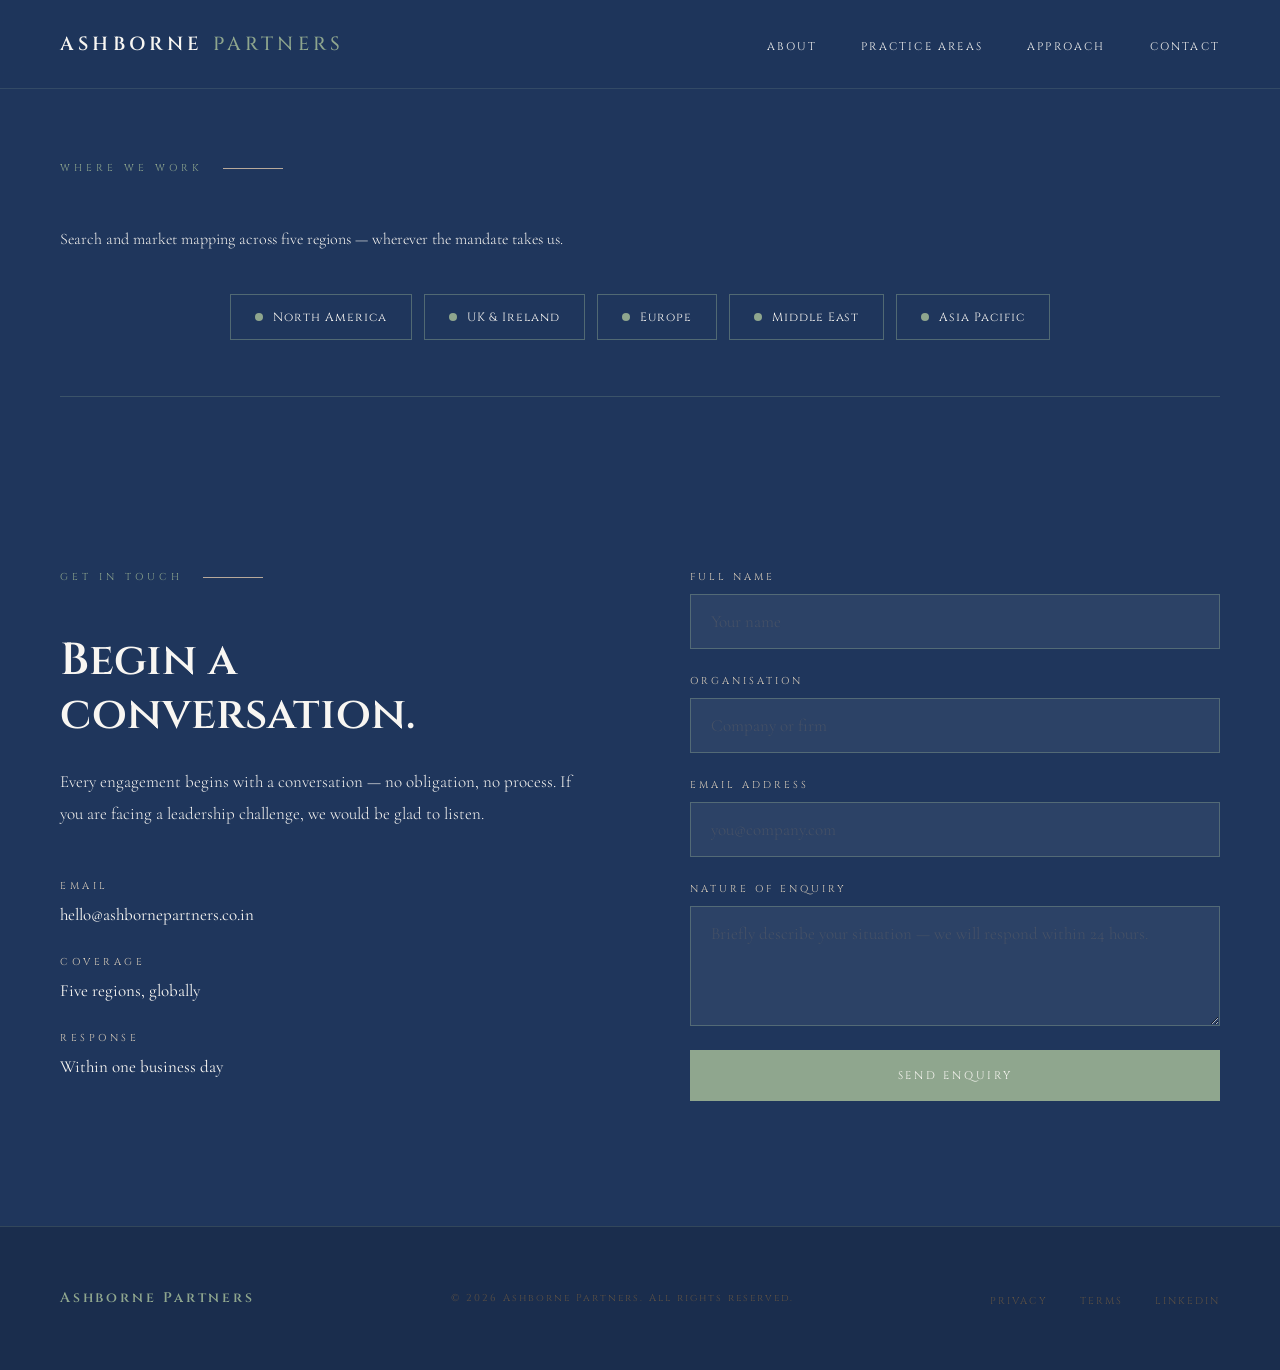
==== contact.html @ 3cbae1eb "Add files via upload" ====
<!DOCTYPE html>
<html lang="en">
<head>
  <meta charset="UTF-8" />
  <meta name="viewport" content="width=device-width, initial-scale=1.0" />
  <title>Contact — Ashborne Partners</title>
  <meta name="description" content="Begin a conversation with Ashborne Partners. Every engagement starts with a no-obligation discussion of your leadership search." />
  <link rel="preconnect" href="https://fonts.googleapis.com" />
  <link rel="preconnect" href="https://fonts.gstatic.com" crossorigin />
  <link href="https://fonts.googleapis.com/css2?family=Cinzel:wght@400;600;700&family=Cormorant+Garamond:ital,wght@0,300;0,400;0,500;1,300;1,400&display=swap" rel="stylesheet" />
  <link rel="stylesheet" href="styles.css" />
</head>
<body>

  <!-- NAV -->
  <nav>
    <a href="index.html" class="nav-logo"><span class="nav-logo-main">Ashborne</span> <span class="nav-logo-accent">Partners</span></a>
    <button class="nav-toggle" id="navToggle" aria-label="Open menu" aria-expanded="false">
      <span></span><span></span><span></span>
    </button>
    <ul class="nav-links" id="navLinks">
      <li><a href="about.html">About</a></li>
      <li><a href="practice.html">Practice Areas</a></li>
      <li><a href="approach.html">Approach</a></li>
      <li><a href="contact.html" aria-current="page">Contact</a></li>
    </ul>
  </nav>

  <!-- CONTACT -->
  <section class="contact dark-section" id="contact" style="padding-top:160px;">
    <div class="coverage-block">
      <div class="section-eyebrow">Where We Work</div>
      <p class="coverage-intro">Search and market mapping across five regions — wherever the mandate takes us.</p>
      <div class="coverage-map">
        <!--
          ⚠ PASTE-BACK NEEDED: the <svg class="coverage-svg">...</svg> world-map
          block from your original index.html goes here, unchanged. It didn't
          come through in this session's file transfer, so rather than risk
          corrupting the ISO country path data, this spot is left as a marker.
          Copy the full <svg class="coverage-svg" ...> ... </svg> element from
          your source file (it starts with the "Simple World Map" title/desc
          and country <path> elements) and paste it in place of this comment.
        -->
      </div>
      <div class="coverage-pills">
        <div class="coverage-pill">North America</div>
        <div class="coverage-pill">UK &amp; Ireland</div>
        <div class="coverage-pill">Europe</div>
        <div class="coverage-pill">Middle East</div>
        <div class="coverage-pill">Asia Pacific</div>
      </div>
    </div>

    <div>
      <div class="section-eyebrow">Get in Touch</div>
      <h2 class="contact-headline">Begin a conversation.</h2>
      <p class="contact-body">Every engagement begins with a conversation — no obligation, no process. If you are facing a leadership challenge, we would be glad to listen.</p>
      <div class="contact-detail">
        <div class="contact-detail-label">Email</div>
        <div class="contact-detail-value">hello@ashbornepartners.co.in</div>
      </div>
      <div class="contact-detail">
        <div class="contact-detail-label">Coverage</div>
        <div class="contact-detail-value">Five regions, globally</div>
      </div>
      <div class="contact-detail">
        <div class="contact-detail-label">Response</div>
        <div class="contact-detail-value">Within one business day</div>
      </div>
    </div>
    <div>
      <form name="enquiry" method="POST" data-netlify="true" netlify-honeypot="bot-field" action="/thank-you.html" class="contact-form">
        <input type="hidden" name="form-name" value="enquiry" />
        <p style="display:none;">
          <label>Don't fill this out if you're human: <input name="bot-field" /></label>
        </p>
        <div class="form-group">
          <label class="form-label">Full Name</label>
          <input type="text" name="name" class="form-input" placeholder="Your name" required />
        </div>
        <div class="form-group">
          <label class="form-label">Organisation</label>
          <input type="text" name="organisation" class="form-input" placeholder="Company or firm" />
        </div>
        <div class="form-group">
          <label class="form-label">Email Address</label>
          <input type="email" name="email" class="form-input" placeholder="you@company.com" required />
        </div>
        <div class="form-group">
          <label class="form-label">Nature of Enquiry</label>
          <textarea class="form-textarea" name="message" placeholder="Briefly describe your situation — we will respond within 24 hours." required></textarea>
        </div>
        <button type="submit" class="btn-primary">Send Enquiry</button>
      </form>
    </div>
  </section>

  <!-- FOOTER -->
  <footer>
    <div class="footer-logo">Ashborne Partners</div>
    <div class="footer-copy">© 2026 Ashborne Partners. All rights reserved.</div>
    <ul class="footer-links">
      <li><a href="privacy.html">Privacy</a></li>
      <li><a href="terms.html">Terms</a></li>
      <li><a href="#">LinkedIn</a></li>
    </ul>
  </footer>

  <script src="script.js"></script>
</body>
</html>
---- styles.css ----
/* Ashborne Partners — shared stylesheet
   Palette, type, and animation system unchanged from the original build.
   New rules for the multi-page image-led layout are appended at the bottom,
   marked with a header comment. */

    *, *::before, *::after { box-sizing: border-box; margin: 0; padding: 0; }

    :root {
      --obsidian:   #F8F6F2;
      --charcoal:   #F2EFE9;
      --ember:      #EAE5DC;
      --gold:       #8FA68E;
      --gold-muted: #B8A99A;
      --parchment:  #1F365C;
      --ash:        #5C5044;
      --white:      #1F365C;

      /* depth tokens derived from the locked palette */
      --navy-deep:  #16294A;
      --sage-lift:  rgba(143,166,142,0.14);
      --rule:       rgba(143,166,142,0.30);
      --rule-soft:  rgba(143,166,142,0.16);
      --shadow-lo:  0 1px 2px rgba(31,54,92,0.04);
      --shadow-mid: 0 18px 50px -22px rgba(31,54,92,0.22);
      --ease:       cubic-bezier(0.22, 1, 0.36, 1);
    }

    @media (prefers-reduced-motion: reduce) {
      *, *::before, *::after {
        animation-duration: 0.01ms !important;
        animation-iteration-count: 1 !important;
        transition-duration: 0.01ms !important;
        scroll-behavior: auto !important;
      }
    }


    :focus-visible {
      outline: 2px solid var(--gold);
      outline-offset: 3px;
    }

    html { scroll-behavior: smooth; overflow-x: hidden; }

    body {
      background: var(--obsidian);
      color: var(--parchment);
      font-family: 'Cormorant Garamond', Georgia, serif;
      font-size: 18px;
      line-height: 1.7;
      -webkit-font-smoothing: antialiased;
      overflow-x: hidden;
      width: 100%;
      max-width: 100%;
    }

    /* ── NAV ── */
    nav {
      position: fixed;
      top: 0; left: 0; right: 0;
      z-index: 100;
      display: flex;
      align-items: center;
      justify-content: space-between;
      padding: 28px 60px;
      background: rgba(31,54,92,0.82);
      backdrop-filter: blur(10px);
      -webkit-backdrop-filter: blur(10px);
      border-bottom: 1px solid rgba(143,166,142,0.18);
    }

    .nav-logo {
      font-family: 'Cinzel', serif;
      font-size: 19px;
      font-weight: 600;
      letter-spacing: 0.22em;
      color: #F8F6F2;
      text-decoration: none;
      text-transform: uppercase;
    }
    .nav-logo-main { color: #F8F6F2; }
    .nav-logo-accent { color: var(--gold); font-weight: 500; }

    .nav-links {
      display: flex;
      gap: 44px;
      list-style: none;
    }

    .nav-links a {
      font-family: 'Cinzel', serif;
      font-size: 11px;
      font-weight: 400;
      letter-spacing: 0.2em;
      color: #F8F6F2;
      text-decoration: none;
      text-transform: uppercase;
      transition: color 0.3s;
    }

    .nav-links a:hover { color: var(--gold); }

    .nav-toggle {
      display: none;
      flex-direction: column;
      justify-content: center;
      gap: 5px;
      width: 32px;
      height: 32px;
      background: none;
      border: none;
      cursor: pointer;
      padding: 0;
      z-index: 110;
    }
    .nav-toggle span {
      display: block;
      width: 26px;
      height: 2px;
      background: #F8F6F2;
      transition: transform 0.3s, opacity 0.3s, background 0.3s;
    }
    .nav-toggle.open span:nth-child(1) { transform: translateY(7px) rotate(45deg); }
    .nav-toggle.open span:nth-child(2) { opacity: 0; }
    .nav-toggle.open span:nth-child(3) { transform: translateY(-7px) rotate(-45deg); }

    /* ── HERO ── */
    .hero {
      min-height: 100vh;
      display: flex;
      flex-direction: column;
      justify-content: center;
      padding: 0 60px;
      position: relative;
      overflow: hidden;
    }
    .hero-backdrop {
      position: absolute; inset: 0; z-index: 0; pointer-events: none;
      background-image:
        linear-gradient(105deg, rgba(16,27,48,0.94) 0%, rgba(18,32,58,0.86) 42%, rgba(22,41,74,0.66) 72%, rgba(31,54,92,0.5) 100%),
        url('images/hero-bg.jpg');
      background-size: cover, cover;
      background-position: center, center right;
      background-repeat: no-repeat, no-repeat;
    }
    .hero-backdrop::before {
      content: ''; position: absolute; inset: 0; z-index: 1;
      background:
        linear-gradient(to top, rgba(16,27,48,0.5) 0%, transparent 30%),
        radial-gradient(ellipse 44% 60% at 80% 45%, rgba(143,166,142,0.14) 0%, transparent 62%);
      pointer-events: none;
    }
    .hero-eyebrow, .hero-headline, .hero-body, .hero-cta, .hero-scroll, .burn-line { position: relative; z-index: 2; }

    /* Background texture */
    .hero::before {
      content: '';
      position: absolute;
      inset: 0;
      background:
        radial-gradient(ellipse 80% 60% at 60% 40%, rgba(143,166,142,0.10) 0%, transparent 60%),
        radial-gradient(ellipse 50% 80% at 10% 80%, rgba(234,229,220,0.8) 0%, transparent 50%);
      pointer-events: none;
    }

    /* The gold burn line — signature element */
    .burn-line {
      width: 0;
      height: 1px;
      background: linear-gradient(to right, transparent, var(--gold), transparent);
      margin-bottom: 56px;
      animation: burn 1.4s cubic-bezier(0.4, 0, 0.2, 1) 0.3s forwards;
    }

    @keyframes burn {
      0%   { width: 0; opacity: 0; }
      10%  { opacity: 1; }
      100% { width: 340px; opacity: 1; }
    }

    .hero-eyebrow {
      font-family: 'Cinzel', serif;
      font-size: 11px;
      font-weight: 400;
      letter-spacing: 0.35em;
      color: var(--parchment);
      text-transform: uppercase;
      margin-bottom: 28px;
      opacity: 0;
      animation: fadeUp 0.9s ease 1.1s forwards;
    }

    .hero-headline {
      font-family: 'Cinzel', serif;
      font-size: clamp(40px, 5.6vw, 82px);
      font-weight: 700;
      line-height: 1.04;
      letter-spacing: -0.015em;
      color: var(--white);
      max-width: 700px;
      opacity: 0;
      animation: fadeUp 0.9s ease 1.3s forwards;
    }

    .hero-headline em {
      font-style: italic;
      font-family: 'Cormorant Garamond', serif;
      font-weight: 300;
      font-size: 1.05em;
      color: var(--parchment);
    }

    .hero-body {
      margin-top: 36px;
      max-width: 480px;
      font-size: 19px;
      font-weight: 400;
      color: var(--parchment);
      line-height: 1.8;
      opacity: 0;
      animation: fadeUp 0.9s ease 1.5s forwards;
    }

    .hero-cta {
      margin-top: 52px;
      display: flex;
      align-items: center;
      gap: 40px;
      opacity: 0;
      animation: fadeUp 0.9s ease 1.7s forwards;
    }

    .btn-primary {
      font-family: 'Cinzel', serif;
      font-size: 11px;
      letter-spacing: 0.25em;
      text-transform: uppercase;
      color: var(--obsidian);
      background: var(--gold);
      border: none;
      padding: 18px 40px;
      cursor: pointer;
      text-decoration: none;
      display: inline-block;
      transition: background 0.3s, transform 0.2s;
    }

    .btn-primary:hover {
      background: #8FA68E;
      transform: translateY(-1px);
    }

    .btn-ghost {
      font-family: 'Cinzel', serif;
      font-size: 11px;
      letter-spacing: 0.25em;
      text-transform: uppercase;
      color: var(--ash);
      text-decoration: none;
      border-bottom: 1px solid var(--gold-muted);
      padding-bottom: 2px;
      transition: color 0.3s;
    }

    .btn-ghost:hover { color: var(--gold); }

    .hero-scroll {
      position: absolute;
      bottom: 48px;
      left: 60px;
      display: flex;
      align-items: center;
      gap: 16px;
      opacity: 0;
      animation: fadeUp 0.9s ease 2s forwards;
    }

    .scroll-line {
      width: 48px;
      height: 1px;
      background: var(--gold-muted);
    }

    .scroll-label {
      font-family: 'Cinzel', serif;
      font-size: 10px;
      letter-spacing: 0.3em;
      color: var(--ash);
      text-transform: uppercase;
    }

    @keyframes fadeUp {
      from { opacity: 0; transform: translateY(20px); }
      to   { opacity: 1; transform: translateY(0); }
    }

    /* ── SIGNATURE: THE SEARCH LEDGER ── */
    .ledger-wrap {
      position: relative;
      z-index: 2;
      margin-top: 60px;
      max-width: 620px;
      opacity: 0;
      transform: translateY(20px);
      transition: opacity 0.9s var(--ease), transform 0.9s var(--ease);
    }
    .ledger-wrap.in { opacity: 1; transform: translateY(0); }

    .ledger {
      border: 1px solid rgba(143,166,142,0.28);
      background: rgba(22,41,74,0.55);
      backdrop-filter: blur(6px);
      -webkit-backdrop-filter: blur(6px);
      box-shadow: 0 24px 60px -30px rgba(0,0,0,0.5);
    }

    .ledger-head {
      display: flex;
      align-items: center;
      justify-content: space-between;
      gap: 16px;
      padding: 14px 22px;
      border-bottom: 1px solid var(--rule-soft);
    }

    .ledger-title {
      font-family: 'Cinzel', serif;
      font-size: 9.5px;
      letter-spacing: 0.32em;
      text-transform: uppercase;
      color: rgba(248,246,242,0.60);
    }

    .ledger-live {
      display: flex;
      align-items: center;
      gap: 9px;
      font-family: 'Cinzel', serif;
      font-size: 9.5px;
      letter-spacing: 0.28em;
      text-transform: uppercase;
      color: var(--gold);
    }

    .ledger-dot {
      width: 5px; height: 5px;
      border-radius: 50%;
      background: var(--gold);
      animation: pulse 2.6s ease-in-out infinite;
    }

    @keyframes pulse {
      0%, 100% { opacity: 0.35; transform: scale(1); }
      50%      { opacity: 1;    transform: scale(1.35); }
    }

    .ledger-rows { padding: 6px 0; }

    .ledger-row {
      display: grid;
      grid-template-columns: 1fr auto;
      align-items: baseline;
      gap: 18px;
      padding: 12px 22px;
      border-bottom: 1px solid rgba(143,166,142,0.12);
    }
    .ledger-row:last-child { border-bottom: none; }

    .ledger-stage {
      font-size: 15.5px;
      font-weight: 300;
      color: rgba(248,246,242,0.86);
      letter-spacing: 0.01em;
    }

    .ledger-count {
      font-family: 'Cinzel', serif;
      font-size: 15px;
      font-weight: 600;
      color: var(--gold);
      font-variant-numeric: tabular-nums;
      min-width: 3ch;
      text-align: right;
    }

    .ledger-bar {
      grid-column: 1 / -1;
      height: 1px;
      background: var(--rule-soft);
      margin-top: 9px;
      position: relative;
      overflow: hidden;
    }

    .ledger-bar span {
      position: absolute;
      inset: 0 auto 0 0;
      width: 0;
      background: linear-gradient(to right, var(--gold-muted), var(--gold));
      transition: width 1.1s var(--ease);
    }

    .ledger-foot {
      padding: 15px 22px 17px;
      border-top: 1px solid rgba(143,166,142,0.20);
      font-size: 15px;
      font-weight: 300;
      color: rgba(248,246,242,0.62);
      line-height: 1.6;
    }

    .ledger-foot b {
      font-weight: 500;
      color: var(--gold);
    }



    /* ── INTELLIGENCE ── */
    .intel {
      background: var(--parchment);
      color: #F8F6F2;
      position: relative;
      overflow: hidden;
    }

    .intel::before {
      content: '';
      position: absolute;
      inset: 0;
      background:
        radial-gradient(ellipse 70% 90% at 88% 20%, rgba(143,166,142,0.16) 0%, transparent 62%),
        radial-gradient(ellipse 60% 70% at 6% 90%, rgba(184,169,154,0.10) 0%, transparent 58%);
      pointer-events: none;
    }

    .intel-inner { position: relative; z-index: 1; }

    .intel .section-eyebrow { color: var(--gold); }
    .intel .section-eyebrow::after { background: rgba(143,166,142,0.55); }

    .intel-headline {
      font-family: 'Cinzel', serif;
      font-size: clamp(26px, 3vw, 42px);
      font-weight: 600;
      line-height: 1.2;
      color: #F8F6F2;
      max-width: 720px;
    }

    .intel-intro {
      margin-top: 28px;
      max-width: 620px;
      font-size: 18px;
      font-weight: 300;
      line-height: 1.9;
      color: rgba(248,246,242,0.74);
    }

    .intel-grid {
      margin-top: 76px;
      display: grid;
      grid-template-columns: repeat(3, 1fr);
      gap: 1px;
      background: rgba(143,166,142,0.22);
      border: 1px solid rgba(143,166,142,0.22);
    }

    .intel-cell {
      background: var(--parchment);
      padding: 44px 38px 48px;
      position: relative;
      transition: background 0.45s var(--ease);
    }

    .intel-cell:hover { background: var(--navy-deep); }

    .intel-marker {
      font-family: 'Cinzel', serif;
      font-size: 10px;
      letter-spacing: 0.3em;
      color: var(--gold);
      text-transform: uppercase;
      display: block;
      margin-bottom: 26px;
    }

    .intel-cell h3 {
      font-family: 'Cinzel', serif;
      font-size: 17px;
      font-weight: 600;
      color: #F8F6F2;
      line-height: 1.35;
      margin-bottom: 16px;
      letter-spacing: 0.01em;
    }

    .intel-cell p {
      font-size: 16px;
      font-weight: 300;
      line-height: 1.85;
      color: rgba(248,246,242,0.70);
    }

    .intel-note {
      margin-top: 64px;
      padding-top: 40px;
      border-top: 1px solid rgba(143,166,142,0.28);
      max-width: 780px;
      font-size: 17px;
      font-weight: 300;
      font-style: italic;
      line-height: 1.85;
      color: rgba(248,246,242,0.82);
    }

    .intel-note strong {
      font-style: normal;
      font-weight: 500;
      color: var(--gold);
    }





    /* ── SEARCH SHAPE ──
       Interactive funnel. Selecting a practice redraws the ledger
       to that practice's shape. */
    .shape-controls {
      display: flex;
      flex-wrap: wrap;
      gap: 8px;
      margin-top: 44px;
      margin-bottom: 30px;
    }

    .shape-btn {
      font-family: 'Cinzel', serif;
      font-size: 10px;
      letter-spacing: 0.2em;
      text-transform: uppercase;
      color: rgba(248,246,242,0.62);
      background: transparent;
      border: 1px solid rgba(143,166,142,0.32);
      padding: 11px 18px;
      cursor: pointer;
      transition: color 0.32s var(--ease), border-color 0.32s var(--ease), background 0.32s var(--ease);
      font-weight: 400;
    }

    .shape-btn:hover {
      color: #F8F6F2;
      border-color: rgba(143,166,142,0.6);
    }

    .shape-btn[aria-pressed="true"] {
      color: var(--parchment);
      background: var(--gold);
      border-color: var(--gold);
    }

    .shape-note {
      font-size: 14.5px;
      font-weight: 300;
      font-style: italic;
      color: rgba(248,246,242,0.52);
      margin-bottom: 26px;
      min-height: 1.5em;
      transition: opacity 0.3s ease;
    }

    /* Numbers change without the row jumping. */
    .ledger-count { transition: opacity 0.22s ease; }
    .ledger-count.swap { opacity: 0; }

    /* ── AMBIENT FIELD ──
       Sits behind the hero copy. Faint by design. */
    .field {
      position: absolute;
      inset: 0;
      z-index: 1;
      pointer-events: none;
      opacity: 0;
      transition: opacity 2.2s ease 0.6s;
    }
    .field.on { opacity: 1; }


    /* ── SCROLL REVEAL ──
       One shared system. Elements are marked by JS on load so the
       page still renders fully if JS fails. */
    .js-reveal {
      opacity: 0;
      transform: translateY(14px);
      transition:
        opacity 0.75s var(--ease),
        transform 0.75s var(--ease);
      transition-delay: var(--reveal-delay, 0ms);
      will-change: opacity, transform;
    }

    .js-reveal.is-in {
      opacity: 1;
      transform: none;
    }

    /* Eyebrow rule draws itself rather than fading */
    .js-reveal.section-eyebrow::after {
      transform: scaleX(0);
      transform-origin: left;
      transition: transform 0.7s var(--ease);
      transition-delay: calc(var(--reveal-delay, 0ms) + 200ms);
    }
    .js-reveal.section-eyebrow.is-in::after { transform: scaleX(1); }

    /* Stat figures settle with a touch more travel */
    .js-reveal.stat-item { transform: translateY(18px); }

    /* Practice cards and pills carry their own hover transitions,
       so scope the reveal transform to avoid fighting them. */
    .practice-card.js-reveal { transform: translateY(18px); }
    .practice-card.js-reveal.is-in { transform: translateY(0); }
    .practice-card.js-reveal.is-in:hover { transform: translateY(-3px); }

    .industry-pill.js-reveal,
    .coverage-pill.js-reveal {
      opacity: 0;
      transform: translateY(10px) scale(0.985);
    }
    .industry-pill.js-reveal.is-in,
    .coverage-pill.js-reveal.is-in {
      opacity: 1;
      transform: none;
    }

    /* Roman numerals in the approach steps */
    .approach-step-num.js-reveal { transform: translateY(0); opacity: 0; }
    .approach-step-num.js-reveal.is-in { opacity: 1; }

    @media (prefers-reduced-motion: reduce) {
      .js-reveal,
      .js-reveal.section-eyebrow::after,
      .industry-pill.js-reveal,
      .coverage-pill.js-reveal,
      .practice-card.js-reveal {
        opacity: 1 !important;
        transform: none !important;
        transition: none !important;
      }
      .js-reveal.section-eyebrow::after { transform: scaleX(1) !important; }
    }

    /* ── DIVIDER ── */
    .divider {
      width: 100%;
      height: 1px;
      background: linear-gradient(to right, transparent, rgba(143,166,142,0.45), transparent);
    }

    /* ── SECTION BASE ── */
    section {
      padding: 120px 60px;
    }

    .section-eyebrow {
      font-family: 'Cinzel', serif;
      font-size: 10px;
      font-weight: 400;
      letter-spacing: 0.4em;
      color: var(--gold);
      text-transform: uppercase;
      margin-bottom: 48px;
      display: flex;
      align-items: center;
      gap: 20px;
    }

    .section-eyebrow::after {
      content: '';
      display: block;
      width: 60px;
      height: 1px;
      background: var(--gold-muted);
    }

    /* ── ABOUT ── */
    .about {
      background: var(--charcoal);
      display: grid;
      grid-template-columns: 1fr 1fr;
      gap: 100px;
      align-items: center;
    }

    .about-headline {
      font-family: 'Cinzel', serif;
      font-size: clamp(28px, 3.5vw, 48px);
      font-weight: 600;
      line-height: 1.2;
      color: var(--white);
    }

    .about-body {
      font-size: 18px;
      font-weight: 300;
      color: var(--ash);
      line-height: 1.9;
    }

    .about-body p + p { margin-top: 24px; }

    .stat-row {
      display: flex;
      gap: 60px;
      margin-top: 56px;
      padding-top: 48px;
      border-top: 1px solid rgba(143,166,142,0.30);
    }

    .stat-item {}

    .stat-number {
      font-family: 'Cinzel', serif;
      font-size: 44px;
      font-weight: 700;
      color: var(--gold);
      line-height: 1;
    }

    .stat-label {
      font-family: 'Cinzel', serif;
      font-size: 10px;
      letter-spacing: 0.3em;
      color: var(--ash);
      text-transform: uppercase;
      margin-top: 8px;
    }

    /* ── PRACTICE AREAS ── */
    .practice {
      background: var(--obsidian);
    }

    .practice-header {
      max-width: 600px;
      margin-bottom: 80px;
    }

    .practice-headline {
      font-family: 'Cinzel', serif;
      font-size: clamp(26px, 3vw, 42px);
      font-weight: 600;
      color: var(--white);
      line-height: 1.2;
    }

    .practice-grid {
      display: grid;
      grid-template-columns: repeat(3, 1fr);
      gap: 2px;
    }

    .practice-card {
      background: var(--charcoal);
      padding: 52px 44px;
      position: relative;
      overflow: hidden;
      transition: background 0.3s;
      cursor: default;
    }

    .practice-card::before {
      content: '';
      position: absolute;
      bottom: 0; left: 0;
      width: 100%; height: 2px;
      background: var(--gold);
      transform: scaleX(0);
      transform-origin: left;
      transition: transform 0.4s cubic-bezier(0.4, 0, 0.2, 1);
    }

    .practice-card:hover::before { transform: scaleX(1); }
    .practice-card:hover {
      background: var(--ember);
      transform: translateY(-3px);
      box-shadow: var(--shadow-mid);
    }
    .practice-card {
      transition: background 0.4s var(--ease), transform 0.4s var(--ease), box-shadow 0.4s var(--ease);
    }

    .practice-icon {
      font-size: 28px;
      margin-bottom: 28px;
      opacity: 0.7;
    }

    .practice-title {
      font-family: 'Cinzel', serif;
      font-size: 16px;
      font-weight: 600;
      letter-spacing: 0.05em;
      color: var(--white);
      margin-bottom: 16px;
    }

    .practice-desc {
      font-size: 16px;
      font-weight: 300;
      color: var(--ash);
      line-height: 1.8;
    }

    /* ── INDUSTRIES ── */
    .industries-header {
      max-width: 600px;
      margin-bottom: 56px;
    }
    .industries-headline {
      font-family: 'Cinzel', serif;
      font-size: clamp(26px, 3vw, 42px);
      font-weight: 600;
      line-height: 1.2;
    }
    .industries-intro {
      margin-top: 24px;
      font-size: 18px;
      font-weight: 300;
      line-height: 1.8;
      max-width: 520px;
    }
    .industries-grid {
      display: flex;
      flex-wrap: wrap;
      gap: 14px;
    }
    .industry-pill {
      font-family: 'Cinzel', serif;
      font-size: 13px;
      letter-spacing: 0.08em;
      padding: 16px 30px;
      border: 1px solid rgba(143,166,142,0.45);
      transition: border-color 0.3s, background 0.3s;
    }
    .industry-pill:hover {
      border-color: #8FA68E;
      background: rgba(143,166,142,0.12);
    }

    /* ── APPROACH ── */
    .approach {
      background: var(--ember);
    }

    .approach-inner {
      max-width: 900px;
      margin: 0 auto;
      text-align: center;
    }

    .approach-quote {
      font-family: 'Cormorant Garamond', serif;
      font-size: clamp(26px, 3.5vw, 46px);
      font-weight: 300;
      font-style: italic;
      color: var(--parchment);
      line-height: 1.5;
      margin-bottom: 48px;
    }

    .approach-quote strong {
      font-style: normal;
      font-weight: 500;
      color: var(--gold);
    }

    .approach-body {
      display: grid;
      grid-template-columns: repeat(3, 1fr);
      gap: 60px;
      margin-top: 80px;
      text-align: left;
    }

    .approach-step-num {
      font-family: 'Cinzel', serif;
      font-size: 11px;
      letter-spacing: 0.3em;
      color: var(--gold-muted);
      margin-bottom: 16px;
    }

    .approach-step-title {
      font-family: 'Cinzel', serif;
      font-size: 15px;
      font-weight: 600;
      color: var(--white);
      margin-bottom: 14px;
    }

    .approach-step-desc {
      font-size: 16px;
      font-weight: 300;
      color: var(--ash);
      line-height: 1.9;
    }

    /* ── CLIENTS / SOCIAL PROOF ── */
    .proof {
      background: var(--charcoal);
      text-align: center;
    }

    .proof-headline {
      font-family: 'Cinzel', serif;
      font-size: clamp(24px, 2.5vw, 36px);
      font-weight: 600;
      color: var(--white);
      max-width: 600px;
      margin: 0 auto 16px;
    }

    .proof-sub {
      font-size: 17px;
      font-weight: 300;
      color: var(--ash);
      margin-bottom: 72px;
    }

    .proof-logos {
      display: flex;
      justify-content: center;
      align-items: center;
      gap: 64px;
      flex-wrap: wrap;
      margin-bottom: 80px;
      opacity: 0.5;
    }

    .proof-logo-text {
      font-family: 'Cinzel', serif;
      font-size: 13px;
      letter-spacing: 0.3em;
      color: var(--parchment);
      text-transform: uppercase;
    }

    .testimonial {
      max-width: 680px;
      margin: 0 auto;
      border-left: 1px solid var(--gold-muted);
      padding-left: 40px;
      text-align: left;
    }

    .testimonial-text {
      font-family: 'Cormorant Garamond', serif;
      font-size: 22px;
      font-weight: 300;
      font-style: italic;
      color: var(--parchment);
      line-height: 1.7;
      margin-bottom: 28px;
    }

    .testimonial-attr {
      font-family: 'Cinzel', serif;
      font-size: 11px;
      letter-spacing: 0.25em;
      color: var(--gold);
    }

    /* ── CONTACT ── */
    .contact {
      background: var(--obsidian);
      display: grid;
      grid-template-columns: 1fr 1fr;
      gap: 100px;
      align-items: start;
    }

    .contact-headline {
      font-family: 'Cinzel', serif;
      font-size: clamp(28px, 3.5vw, 48px);
      font-weight: 600;
      color: var(--white);
      line-height: 1.2;
      margin-bottom: 24px;
    }

    .contact-body {
      font-size: 17px;
      font-weight: 300;
      color: var(--ash);
      line-height: 1.9;
      margin-bottom: 48px;
    }

    .contact-detail {
      margin-bottom: 24px;
    }

    .contact-detail-label {
      font-family: 'Cinzel', serif;
      font-size: 10px;
      letter-spacing: 0.35em;
      color: var(--gold);
      text-transform: uppercase;
      margin-bottom: 6px;
    }

    .contact-detail-value {
      font-size: 17px;
      color: var(--parchment);
    }

    /* ── COVERAGE MAP ── */
    .coverage-block {
      grid-column: 1 / -1;
      margin-bottom: 72px;
      padding-bottom: 56px;
      border-bottom: 1px solid rgba(143,166,142,0.25);
    }
    .coverage-intro {
      max-width: 560px;
      font-size: 16px;
      font-weight: 300;
      line-height: 1.8;
      margin-bottom: 40px;
    }
    .coverage-map {
      max-width: 820px;
      margin: 0 auto;
    }
    .coverage-map .coverage-svg {
      width: 100%;
      height: auto;
      display: block;
      overflow: visible;
    }
    .coverage-map .r-other {
      fill: rgba(248,246,242,0.08);
      stroke: rgba(143,166,142,0.18);
      stroke-width: 0.6;
    }
    /* Default state is the FINAL visible state — sage-filled, no JS
       required. The reveal below is a pure CSS animation that plays
       once on load; it never gates whether the map is visible. */
    .coverage-map .r-na,
    .coverage-map .r-uki,
    .coverage-map .r-eu,
    .coverage-map .r-me,
    .coverage-map .r-apac {
      fill: #8FA68E;
      stroke: rgba(248,246,242,0.35);
      stroke-width: 0.6;
      animation: region-in 0.9s var(--ease) both;
    }
    .coverage-map .r-na   { animation-delay: 0ms;   }
    .coverage-map .r-uki  { animation-delay: 180ms; }
    .coverage-map .r-eu   { animation-delay: 360ms; }
    .coverage-map .r-me   { animation-delay: 540ms; }
    .coverage-map .r-apac { animation-delay: 720ms; }
    @keyframes region-in {
      from { fill: rgba(248,246,242,0.08); stroke: rgba(143,166,142,0.18); }
      to   { fill: #8FA68E; stroke: rgba(248,246,242,0.35); }
    }

    /* Pins: visible and pulsing by default, independent of any
       scroll-triggered class. */
    .coverage-pin .pin-dot {
      fill: #8FA68E;
      opacity: 1;
      animation: dot-in 0.5s var(--ease) both;
      animation-delay: calc(var(--pin-delay, 0ms) + 700ms);
    }
    @keyframes dot-in {
      from { opacity: 0; }
      to   { opacity: 1; }
    }
    .coverage-pin .pin-ring {
      fill: none;
      stroke: #8FA68E;
      stroke-width: 1.4;
      opacity: 0;
      transform-origin: center;
      transform-box: fill-box;
      animation: pin-pulse 2.6s ease-out infinite;
      animation-delay: calc(var(--pin-delay, 0ms) + 700ms);
    }
    @keyframes pin-pulse {
      0%   { opacity: 0.55; transform: scale(1); }
      70%  { opacity: 0; transform: scale(4.5); }
      100% { opacity: 0; transform: scale(4.5); }
    }
    @media (prefers-reduced-motion: reduce) {
      .coverage-map .r-na, .coverage-map .r-uki, .coverage-map .r-eu,
      .coverage-map .r-me, .coverage-map .r-apac {
        fill: #8FA68E !important;
        stroke: rgba(248,246,242,0.35) !important;
        animation: none !important;
      }
      .coverage-pin .pin-dot { opacity: 1 !important; animation: none !important; }
      .coverage-pin .pin-ring { animation: none !important; opacity: 0 !important; }
    }
    .coverage-pills {
      display: flex;
      flex-wrap: wrap;
      justify-content: center;
      gap: 12px;
      margin-top: 40px;
    }
    .coverage-pill {
      font-family: 'Cinzel', serif;
      font-size: 12px;
      letter-spacing: 0.08em;
      padding: 12px 24px;
      border: 1px solid rgba(143,166,142,0.45);
      color: #F8F6F2;
      display: flex;
      align-items: center;
      gap: 10px;
    }
    .coverage-pill::before {
      content: '';
      width: 8px;
      height: 8px;
      border-radius: 50%;
      background: #8FA68E;
      flex-shrink: 0;
    }
    @media (max-width: 900px) {
      .coverage-block { margin-bottom: 56px; padding-bottom: 40px; }
    }

    /* Form */
    .contact-form {
      display: flex;
      flex-direction: column;
      gap: 24px;
    }

    .form-group {
      display: flex;
      flex-direction: column;
      gap: 8px;
    }

    .form-label {
      font-family: 'Cinzel', serif;
      font-size: 10px;
      letter-spacing: 0.3em;
      color: var(--gold-muted);
      text-transform: uppercase;
    }

    .form-input,
    .form-textarea {
      background: var(--charcoal);
      border: 1px solid rgba(143,166,142,0.30);
      color: var(--parchment);
      font-family: 'Cormorant Garamond', serif;
      font-size: 17px;
      font-weight: 300;
      padding: 16px 20px;
      outline: none;
      transition: border-color 0.3s;
      width: 100%;
    }

    .form-input:focus,
    .form-textarea:focus {
      border-color: var(--gold-muted);
    }

    .form-textarea {
      resize: vertical;
      min-height: 120px;
    }

    .form-input::placeholder,
    .form-textarea::placeholder {
      color: rgba(110,106,102,0.4);
    }

    /* ── FOOTER ── */
    footer {
      background: #1A2D4D;
      padding: 56px 60px;
      display: flex;
      align-items: center;
      justify-content: space-between;
      border-top: 1px solid rgba(143,166,142,0.22);
    }

    .footer-logo {
      font-family: 'Cinzel', serif;
      font-size: 14px;
      font-weight: 600;
      letter-spacing: 0.2em;
      color: var(--gold);
    }

    .footer-copy {
      font-family: 'Cinzel', serif;
      font-size: 10px;
      letter-spacing: 0.2em;
      color: var(--ash);
    }

    .footer-links {
      display: flex;
      gap: 32px;
      list-style: none;
    }

    .footer-links a {
      font-family: 'Cinzel', serif;
      font-size: 10px;
      letter-spacing: 0.2em;
      color: var(--ash);
      text-decoration: none;
      text-transform: uppercase;
      transition: color 0.3s;
    }

    .footer-links a:hover { color: var(--gold); }

    /* ── TEAM ── */
    .team {
      background: var(--obsidian);
    }

    .team-header {
      max-width: 600px;
      margin-bottom: 80px;
    }

    .team-headline {
      font-family: 'Cinzel', serif;
      font-size: clamp(26px, 3vw, 42px);
      font-weight: 600;
      color: var(--white);
      line-height: 1.2;
    }

    .team-grid {
      display: grid;
      grid-template-columns: repeat(4, 1fr);
      gap: 48px 36px;
    }

    .team-photo {
      width: 100%;
      aspect-ratio: 4 / 5;
      object-fit: cover;
      background: var(--charcoal);
      border: 1px solid rgba(143,166,142,0.30);
      filter: grayscale(35%) brightness(0.95);
      transition: filter 0.4s, border-color 0.4s;
      margin-bottom: 24px;
      display: block;
    }

    .team-card:hover .team-photo {
      filter: grayscale(0%) brightness(1);
      border-color: var(--gold-muted);
    }

    .team-name {
      font-family: 'Cinzel', serif;
      font-size: 17px;
      font-weight: 600;
      color: var(--white);
      margin-bottom: 6px;
    }

    .team-role {
      font-family: 'Cinzel', serif;
      font-size: 10px;
      letter-spacing: 0.25em;
      text-transform: uppercase;
      color: var(--gold);
      margin-bottom: 14px;
    }

    .team-bio {
      font-size: 15px;
      font-weight: 300;
      color: var(--ash);
      line-height: 1.7;
    }

    /* ── RESPONSIVE ── */
    /* ── TABLET ── */
    @media (max-width: 1024px) {
      nav { padding: 24px 40px; }
      section { padding: 100px 40px; }
      .hero { padding: 0 40px; }
      .practice-grid { grid-template-columns: repeat(2, 1fr); }
      .approach-body { grid-template-columns: 1fr 1fr; gap: 48px; }
      .team-grid { grid-template-columns: repeat(3, 1fr); }
      .about { gap: 60px; }
      .contact { gap: 60px; }
      .hero-scroll { left: 40px; }
      .intel-grid { grid-template-columns: 1fr; }
    }

    /* ── MOBILE ── */
    @media (max-width: 900px) {
      nav { padding: 20px 28px; }
      .nav-toggle { display: flex; }
      .nav-links {
        position: fixed;
        top: 0; right: 0;
        height: 100vh;
        width: min(78vw, 320px);
        flex-direction: column;
        justify-content: center;
        gap: 36px;
        background: var(--obsidian);
        box-shadow: -8px 0 40px rgba(31,54,92,0.15);
        transform: translateX(100%);
        transition: transform 0.35s cubic-bezier(0.4, 0, 0.2, 1), visibility 0.35s;
        visibility: hidden;
        padding: 0 44px;
        z-index: 105;
      }
      .nav-links.open { transform: translateX(0); visibility: visible; }
      .nav-links a { font-size: 14px; color: var(--parchment); }
      .nav-toggle.open span { background: var(--parchment); }

      section { padding: 72px 28px; }
      .hero { padding: 0 28px; }
      .about { grid-template-columns: 1fr; gap: 48px; }
      .practice-grid { grid-template-columns: 1fr; }
      .team-grid { grid-template-columns: repeat(2, 1fr); gap: 36px 24px; }
      .approach-body { grid-template-columns: 1fr; gap: 40px; }
      .contact { grid-template-columns: 1fr; gap: 56px; }
      .stat-row { display: grid; grid-template-columns: 1fr 1fr; gap: 32px 24px; }
      .stat-number { font-size: 34px; word-break: break-word; }
      footer { flex-direction: column; gap: 24px; text-align: center; }
      .footer-links { justify-content: center; }
      .proof-logos { gap: 32px; }
      .hero-scroll { left: 28px; }

      .hero {
        min-height: auto;
        padding-top: 132px;
        padding-bottom: 84px;
      }
      .ledger-wrap { margin-top: 44px; max-width: 100%; }
      .hero-scroll { display: none; }
      .intel-grid { grid-template-columns: 1fr; }
      .intel-cell { padding: 36px 28px 40px; }
      .intel-note { margin-top: 48px; padding-top: 32px; font-size: 16px; }
    }

    /* ── SMALL PHONE ── */
    @media (max-width: 520px) {
      nav { padding: 18px 20px; }
      section { padding: 60px 20px; }
      .hero { padding: 0 20px; }
      .hero-cta { flex-direction: column; align-items: flex-start; gap: 22px; }
      .hero-cta .btn-primary { width: 100%; text-align: center; }
      .hero-headline { font-size: clamp(34px, 11vw, 48px); }
      .hero-body { font-size: 17px; margin-top: 28px; }
      .team-grid { grid-template-columns: 1fr 1fr; gap: 28px 18px; }
      .industries-grid { gap: 10px; }
      .industry-pill { padding: 13px 22px; font-size: 12px; }
      .hero-scroll { display: none; }
      .practice-header, .industries-header { margin-bottom: 48px; }
      .stat-row { grid-template-columns: 1fr; gap: 28px; }
      .stat-number { font-size: 38px; }

      .ledger-wrap { margin-top: 36px; }
      .ledger-head { padding: 12px 16px; flex-wrap: wrap; gap: 8px; }
      .ledger-title { font-size: 9px; letter-spacing: 0.26em; }
      .ledger-live { font-size: 9px; letter-spacing: 0.22em; }
      .ledger-row { padding: 10px 16px; gap: 12px; }
      .ledger-stage { font-size: 14px; }
      .ledger-count { font-size: 14px; }
      .ledger-foot { padding: 12px 16px 14px; font-size: 13.5px; }
      .intel-headline { font-size: clamp(24px, 7.5vw, 32px); }
      .intel-intro { font-size: 16.5px; margin-top: 22px; }
      .intel-cell { padding: 32px 22px 36px; }
      .intel-note { font-size: 15.5px; }
    }

    @media (prefers-reduced-motion: reduce) {
      .burn-line, .hero-eyebrow, .hero-headline, .hero-body, .hero-cta, .hero-scroll, .ledger-wrap {
        animation: none;
        opacity: 1;
      }
      .burn-line { width: 340px; }
      .ledger-dot { animation: none; opacity: 1; }
    }
  
    /* --- Practice cards as links + image slots --- */
    a.practice-card { text-decoration: none; display: block; }
    .practice-card { background: var(--charcoal); padding: 0 0 52px; position: relative; overflow: hidden; transition: transform 0.3s, box-shadow 0.3s; cursor: pointer; }
    .practice-card:hover { transform: translateY(-4px); box-shadow: 0 18px 40px rgba(31,54,92,0.12); }
    /* Image slot: shows photo if present, else an on-palette abstract gradient */
    .practice-img {
      height: 150px;
      background-color: #1F365C;
      background-size: cover;
      background-position: center;
      background-image: linear-gradient(135deg, #1F365C 0%, #2C4A78 45%, #8FA68E 130%);
      position: relative;
    }
    .practice-img::after {
      content: '';
      position: absolute; inset: 0;
      background: radial-gradient(circle at 75% 20%, rgba(184,169,154,0.35) 0%, transparent 55%);
    }
    .practice-icon { font-size: 26px; opacity: 0.7; color: #8FA68E; padding: 32px 44px 0; }
    .practice-title { padding: 0 44px; margin-top: 18px; }
    .practice-desc { padding: 0 44px; }
    .practice-more {
      display: inline-block;
      margin: 22px 44px 0;
      font-family: 'Cinzel', serif;
      font-size: 11px; letter-spacing: 0.18em; text-transform: uppercase;
      color: var(--gold-muted);
      transition: color 0.3s, letter-spacing 0.3s;
    }
    .practice-card:hover .practice-more { color: #8FA68E; letter-spacing: 0.24em; }

    /* --- Abstract hero accent (works with no photo) --- */
    .hero::after {
      content: '';
      position: absolute;
      right: -8%; top: 50%; transform: translateY(-50%);
      width: 46%; height: 70%;
      background:
        radial-gradient(circle at 60% 40%, rgba(143,166,142,0.18) 0%, transparent 60%),
        conic-gradient(from 200deg at 60% 50%, rgba(184,169,154,0.12), transparent 40%, rgba(31,54,92,0.08));
      border-radius: 50% 50% 48% 52% / 55% 45% 55% 45%;
      filter: blur(2px);
      pointer-events: none;
      z-index: 0;
    }
    .dark-section { background: #1F365C !important; }
    .dark-section,
    .dark-section p,
    .dark-section .about-body p,
    .dark-section .approach-step-desc,
    .dark-section .approach-step-title,
    .dark-section .approach-quote,
    .dark-section .proof-sub,
    .dark-section h2,
    .dark-section .about-headline,
    .dark-section .contact-headline,
    .dark-section .contact-detail-value { color: #F8F6F2 !important; }
    .dark-section .section-eyebrow,
    .dark-section .stat-number,
    .dark-section .approach-step-num { color: #8FA68E !important; }
    .dark-section .stat-label,
    .dark-section .contact-detail-label { color: #D9CDBB !important; }
    .dark-section .stat-item,
    .dark-section .stat-row { border-color: rgba(143,166,142,0.35) !important; }
    .dark-section .form-input,
    .dark-section .form-textarea {
      background: rgba(248,246,242,0.06) !important;
      border-color: rgba(143,166,142,0.4) !important;
      color: #F8F6F2 !important;
    }
    .dark-section .form-label { color: #D9CDBB !important; }
    .dark-section .approach-quote { border-color: rgba(143,166,142,0.4) !important; }
    .dark-section .industries-headline,
    .dark-section .industry-pill { color: #F8F6F2 !important; }
    .dark-section .industries-intro { color: #D9CDBB !important; }


    /* Dark hero: invert text to light, brighten accents */
    .hero-eyebrow { color: #C9B896 !important; }
    .hero-headline { color: #F8F6F2 !important; }
    .hero-headline em { color: #A9C0A6 !important; }
    .hero-body { color: rgba(248,246,242,0.82) !important; }
.hero-cta .btn-primary {
      background: #8FA68E !important; color: #16294A !important;
      box-shadow: 0 6px 22px -8px rgba(143,166,142,0.55);
    }
    .hero-cta .btn-primary:hover { background: #A2B79F !important; }
    .btn-ghost { color: rgba(248,246,242,0.72) !important; border-bottom-color: rgba(201,184,150,0.6) !important; }
    .btn-ghost:hover { color: #C9B896 !important; }
    .hero-scroll { color: rgba(248,246,242,0.6) !important; }
    .hero-scroll span, .hero-scroll .hero-scroll-line { background: rgba(248,246,242,0.4) !important; }
    .burn-line { opacity: 0.5; }


    /* ══════════════════════════════════════════════════════════
       NEW — added for the multi-page, image-led editorial layout
       Palette, fonts and existing tokens are untouched.
    ══════════════════════════════════════════════════════════ */

    /* Secondary page hero — a shorter, photo-led banner used at
       the top of About / Practice Areas / Approach / Contact.
       Same visual language as the homepage hero, just lower. */
    .page-hero {
      position: relative;
      min-height: 46vh;
      display: flex;
      flex-direction: column;
      justify-content: center;
      padding: 160px 60px 64px;
      overflow: hidden;
      isolation: isolate;
    }
    .page-hero-bg {
      position: absolute; inset: 0; z-index: 0; pointer-events: none;
      background-image:
        linear-gradient(105deg, rgba(16,27,48,0.90) 0%, rgba(18,32,58,0.80) 45%, rgba(31,54,92,0.55) 100%),
        var(--page-hero-img);
      background-size: cover, cover;
      background-position: center, center;
      background-repeat: no-repeat, no-repeat;
    }
    .page-hero-inner { position: relative; z-index: 1; max-width: 720px; }
    .page-hero .section-eyebrow { color: var(--gold); }
    .page-hero .section-eyebrow::after { background: rgba(143,166,142,0.55); }
    .page-hero-title {
      font-family: 'Cinzel', serif;
      font-size: clamp(34px, 4.6vw, 58px);
      font-weight: 700;
      line-height: 1.08;
      letter-spacing: -0.01em;
      color: #F8F6F2;
      margin-top: 18px;
    }
    .page-hero-sub {
      margin-top: 20px;
      max-width: 540px;
      font-size: 18px;
      color: rgba(248,246,242,0.82);
      line-height: 1.75;
    }

    /* Split photo block — headline + copy on one side, a full
       photo on the other. Used for About, and the homepage
       teaser sections, matching the reference layout. */
    .split-photo {
      display: grid;
      grid-template-columns: 1fr 1fr;
      gap: 72px;
      align-items: center;
      padding: 120px 60px;
      max-width: 1280px;
      margin: 0 auto;
    }
    .split-photo.reverse .split-photo-copy { order: 2; }
    .split-photo.reverse .split-photo-img { order: 1; }
    .split-photo-img {
      width: 100%;
      aspect-ratio: 4 / 5;
      background-size: cover;
      background-position: center;
      box-shadow: var(--shadow-mid);
    }
    .split-photo-copy .section-eyebrow { margin-bottom: 18px; }
    .split-photo-title {
      font-family: 'Cinzel', serif;
      font-size: clamp(28px, 3.4vw, 40px);
      font-weight: 700;
      line-height: 1.16;
      color: var(--parchment);
    }
    .split-photo-body {
      margin-top: 22px;
      font-size: 18px;
      line-height: 1.8;
      color: var(--ash);
      max-width: 460px;
    }
    .split-photo-body p + p { margin-top: 18px; }
    .dark-section .split-photo-title,
    .dark-section .split-photo-body { color: #F8F6F2 !important; }

    /* Full-bleed photo banner with an overlaid line of copy —
       used for the homepage "Strategic Insights Delivered"-style
       teaser directly beneath the hero. */
    .photo-banner {
      position: relative;
      min-height: 62vh;
      display: flex;
      align-items: flex-end;
      background-size: cover;
      background-position: center;
      isolation: isolate;
    }
    .photo-banner::before {
      content: '';
      position: absolute; inset: 0;
      background: linear-gradient(to top, rgba(16,27,48,0.75) 0%, rgba(16,27,48,0.05) 55%);
      z-index: 0;
    }
    .photo-banner-label {
      position: relative; z-index: 1;
      font-family: 'Cinzel', serif;
      font-size: clamp(24px, 3vw, 34px);
      font-weight: 600;
      letter-spacing: 0.02em;
      color: #F8F6F2;
      padding: 56px 60px;
    }

    /* Simple page-level CTA band, used near the foot of the
       About / Practice / Approach pages to route into Contact. */
    .page-cta {
      text-align: center;
      padding: 96px 60px;
    }
    .page-cta-title {
      font-family: 'Cinzel', serif;
      font-size: clamp(24px, 3vw, 34px);
      font-weight: 700;
      color: var(--parchment);
      max-width: 640px;
      margin: 0 auto;
    }
    .page-cta .hero-cta { justify-content: center; margin-top: 40px; }

    @media (max-width: 900px) {
      .split-photo { grid-template-columns: 1fr; gap: 40px; padding: 80px 28px; }
      .split-photo.reverse .split-photo-copy,
      .split-photo.reverse .split-photo-img { order: initial; }
      .page-hero { padding: 140px 28px 48px; min-height: 38vh; }
      .photo-banner-label { padding: 40px 28px; }
      .page-cta { padding: 72px 28px; }
    }
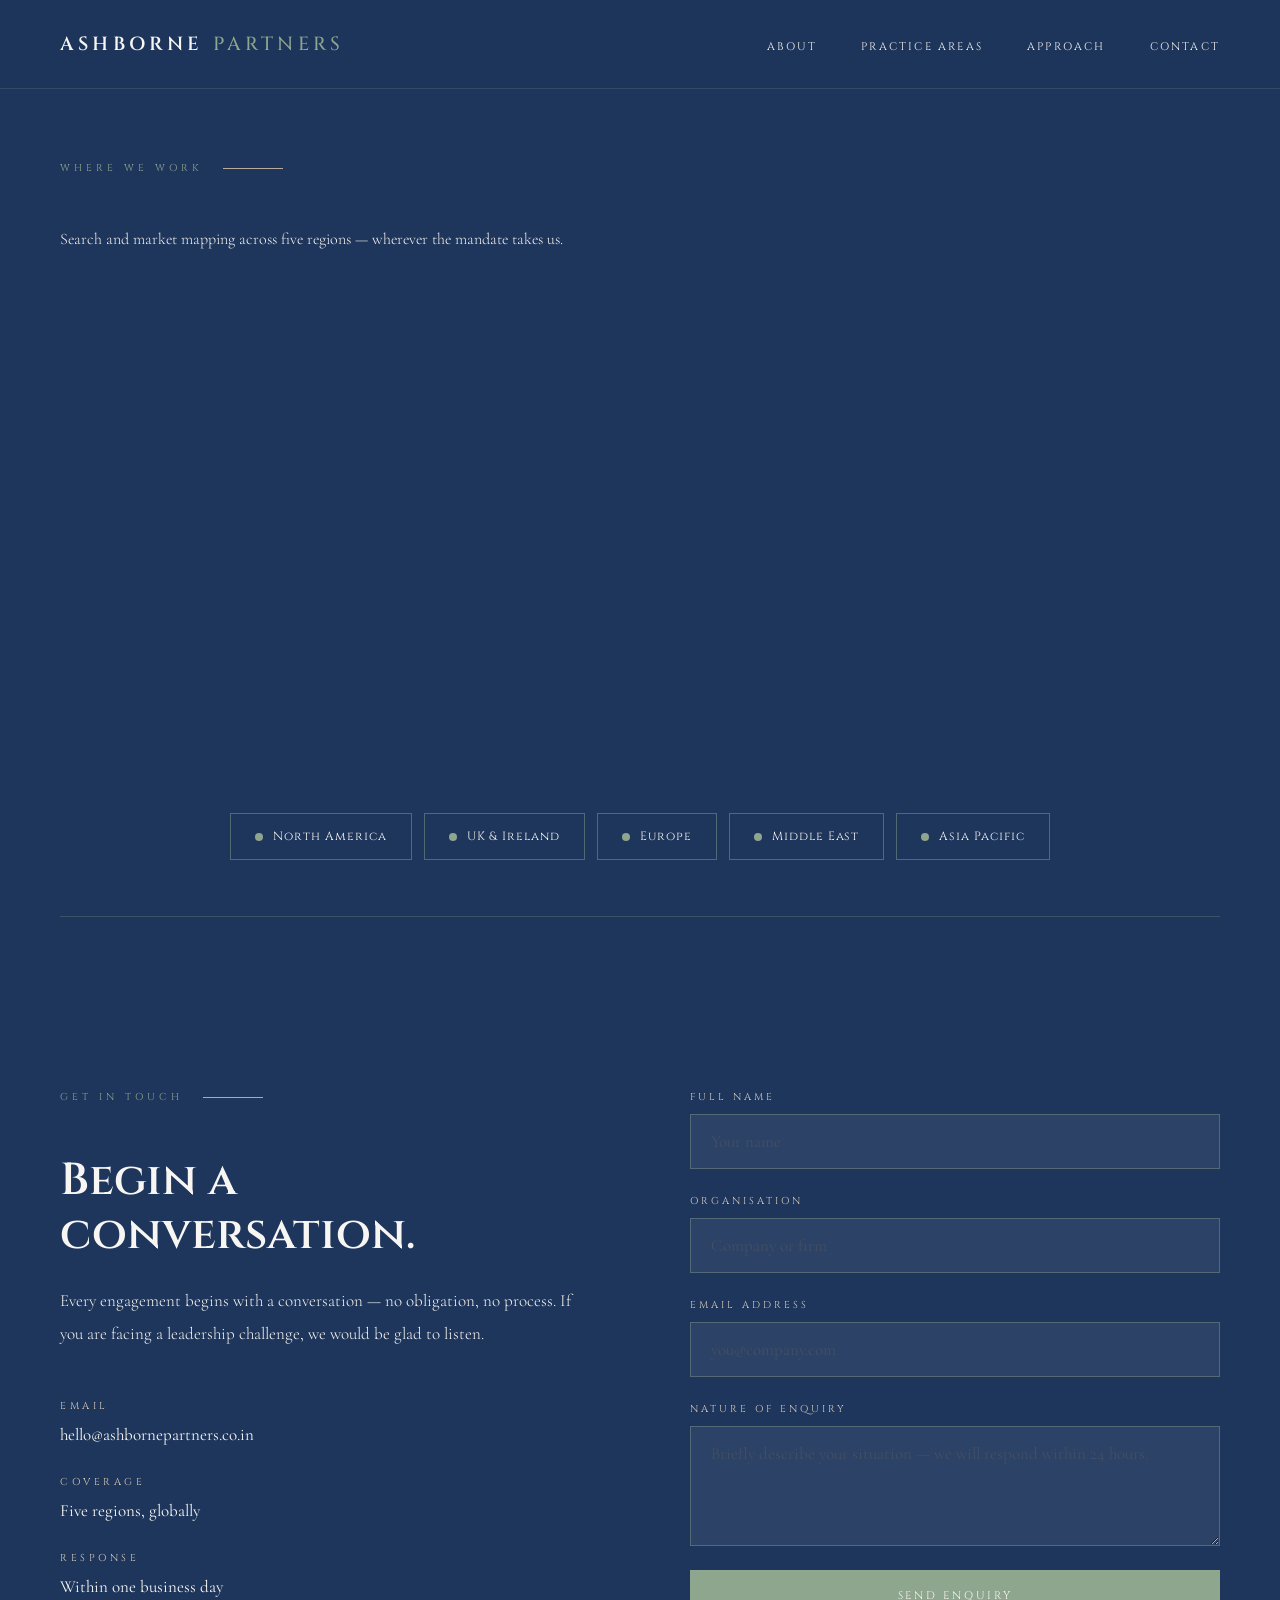
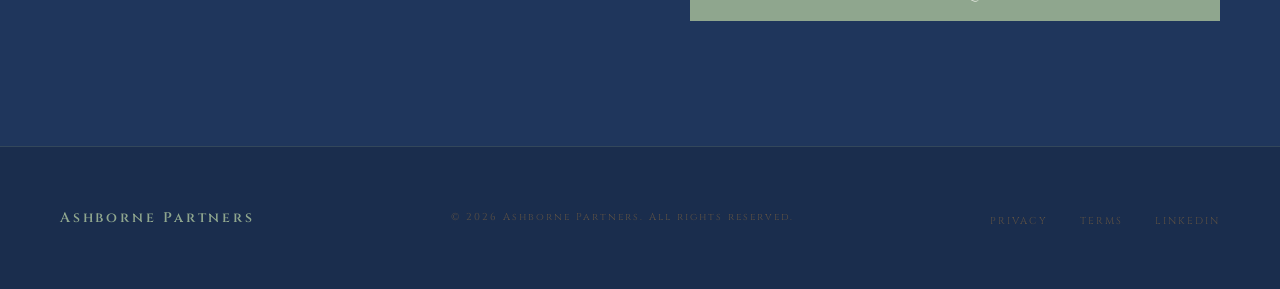
==== commit 99e01105: "Update contact.html" ====
--- a/contact.html
+++ b/contact.html
@@ -32,14 +32,9 @@
       <div class="section-eyebrow">Where We Work</div>
       <p class="coverage-intro">Search and market mapping across five regions — wherever the mandate takes us.</p>
       <div class="coverage-map">
-        <!--
-          ⚠ PASTE-BACK NEEDED: the <svg class="coverage-svg">...</svg> world-map
-          block from your original index.html goes here, unchanged. It didn't
-          come through in this session's file transfer, so rather than risk
-          corrupting the ISO country path data, this spot is left as a marker.
-          Copy the full <svg class="coverage-svg" ...> ... </svg> element from
-          your source file (it starts with the "Simple World Map" title/desc
-          and country <path> elements) and paste it in place of this comment.
+        <svg class="coverage-svg" xmlns="http://www.w3.org/2000/svg" viewBox="30.767 241.591 784.077 458.627" preserveAspectRatio="xMidYMid meet" role="img" aria-label="Map showing Ashborne Partners search coverage across North America, UK and Ireland, Europe, the Middle East, and Asia Pacific">
+
+<title>Simple World Map</title>
         -->
       </div>
       <div class="coverage-pills">
